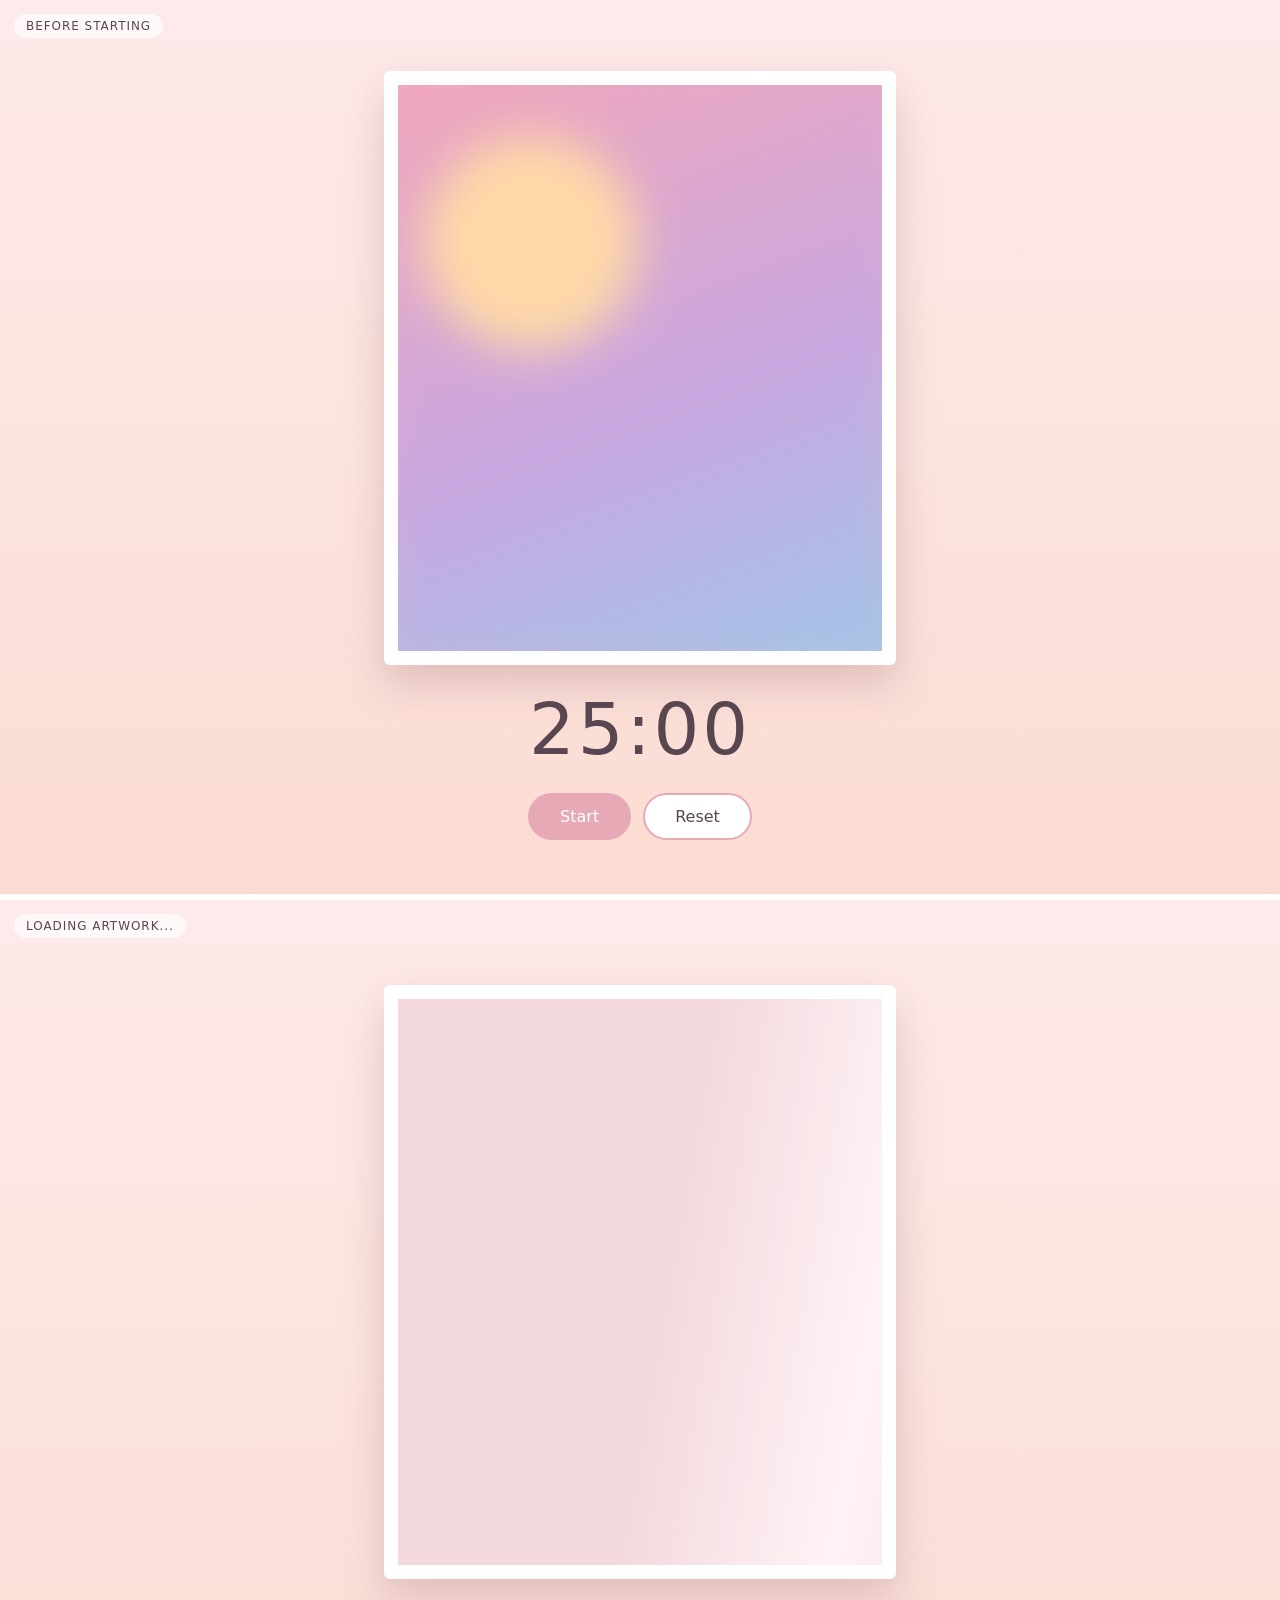
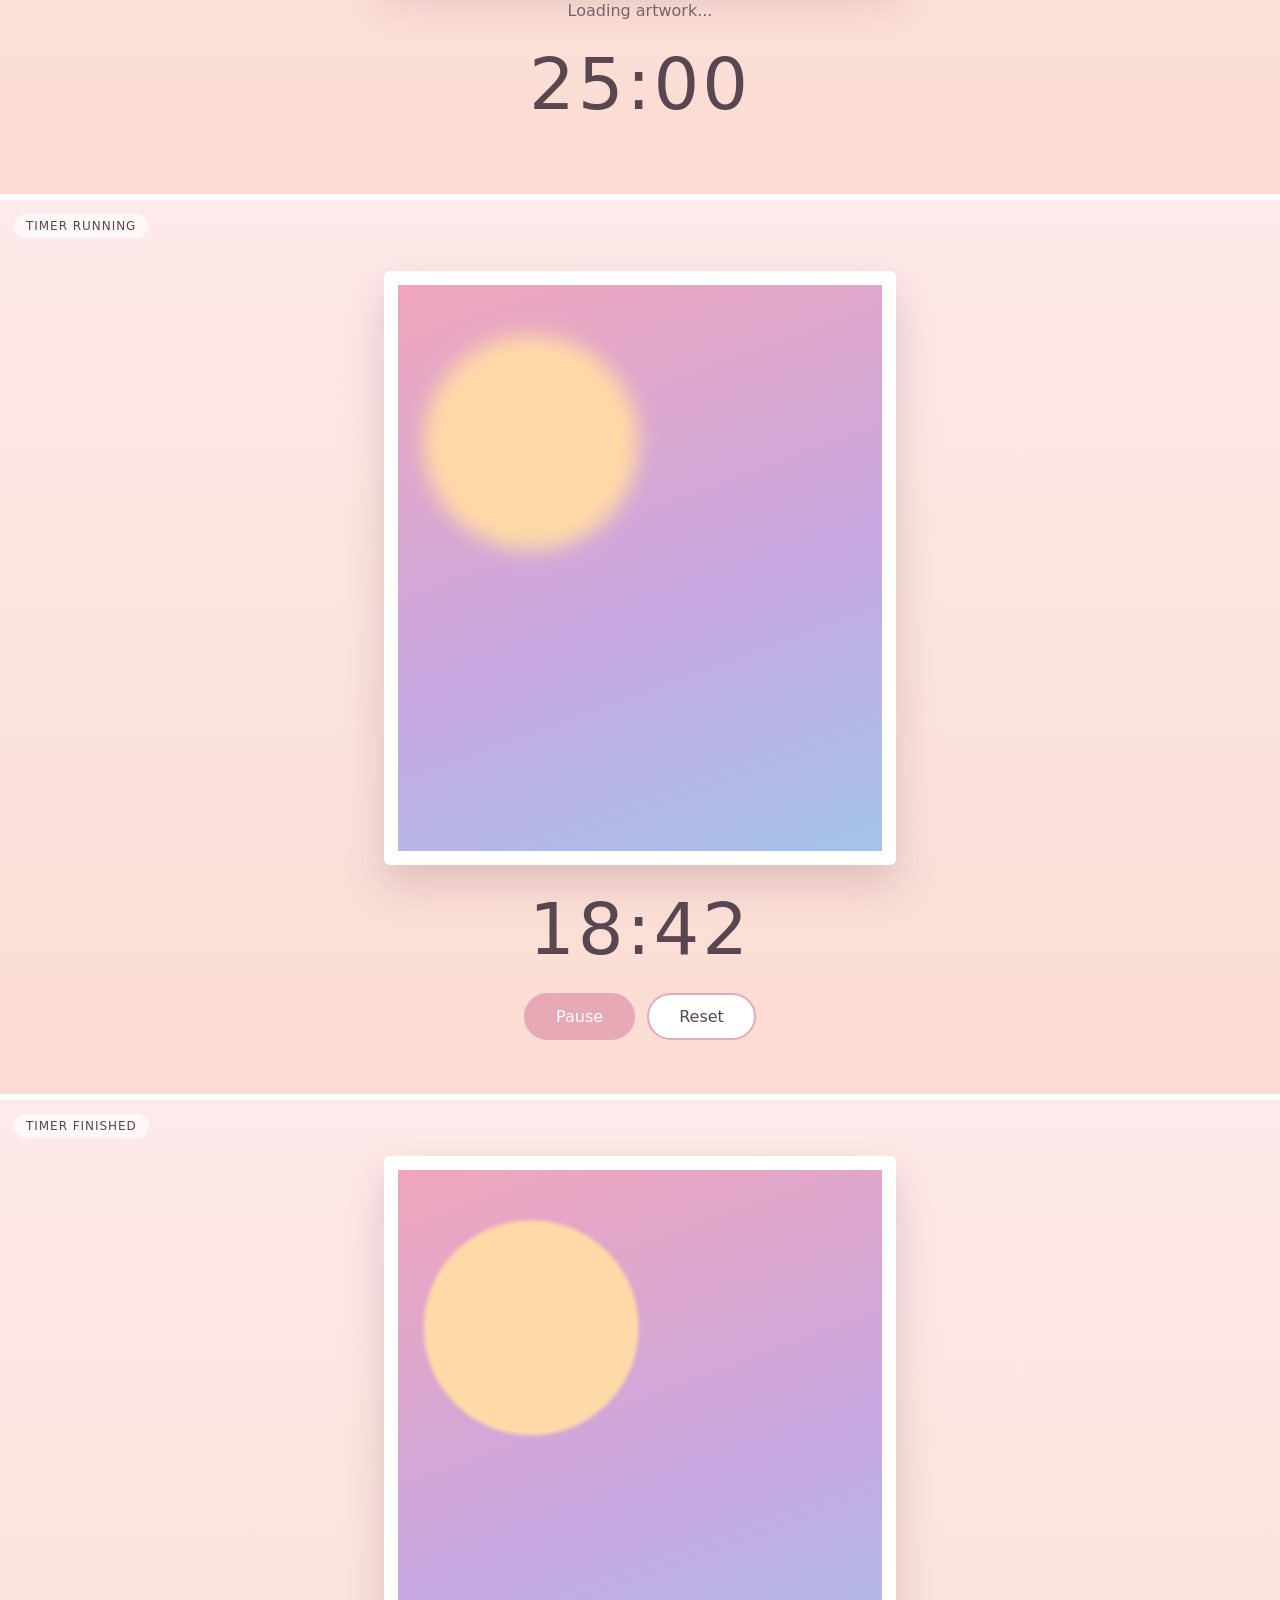
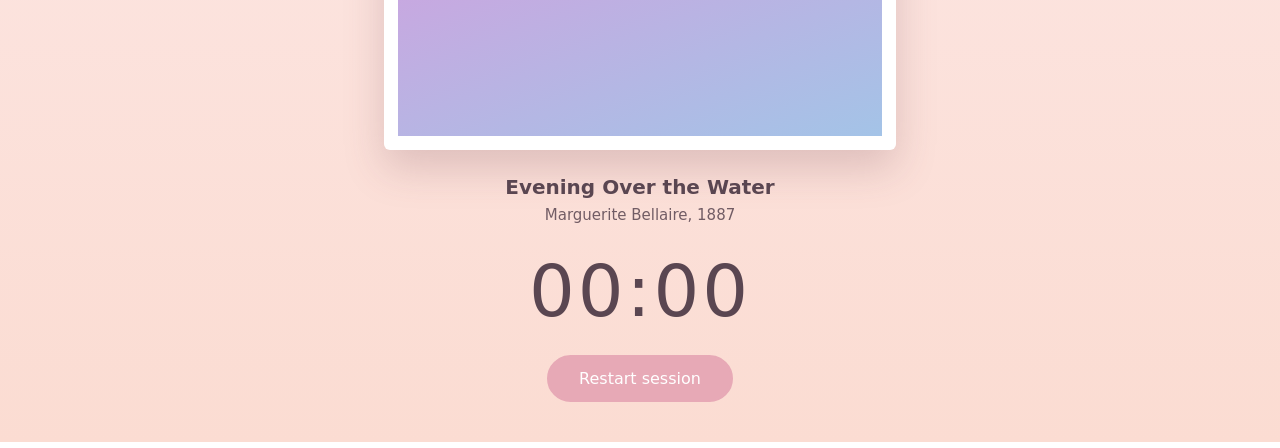
==== mockups/1-gallery-wall.html @ da8078b5 "Add three design mockups (gallery wall, side by side, full bleed) Co-Authored-By: Claude Sonnet 5.5 " ====
<!DOCTYPE html>
<html lang="en">
<head>
  <meta charset="UTF-8">
  <meta name="viewport" content="width=device-width, initial-scale=1.0">
  <title>Mockup 1 - Gallery Wall</title>
  <style>
    * { box-sizing: border-box; }
    body {
      margin: 0;
      font-family: system-ui, -apple-system, "Segoe UI", Roboto, Helvetica, Arial, sans-serif;
      color: #5a4651;
      background: #f3dfe2;
    }
    .view {
      position: relative;
      min-height: 100vh;
      padding: 56px 20px 40px;
      display: flex;
      flex-direction: column;
      align-items: center;
      justify-content: center;
      gap: 22px;
      background: linear-gradient(180deg, #fdeaea 0%, #fbdcd2 100%);
      border-bottom: 6px solid #fff;
    }
    .tag {
      position: absolute;
      top: 14px;
      left: 14px;
      font-size: 12px;
      letter-spacing: 0.08em;
      text-transform: uppercase;
      background: rgba(255, 255, 255, 0.7);
      padding: 5px 12px;
      border-radius: 999px;
    }
    .frame {
      width: min(86vw, 460px);
      aspect-ratio: 4 / 5;
      max-height: 62vh;
      background: #fff;
      padding: 14px;
      border-radius: 6px;
      box-shadow: 0 18px 40px rgba(120, 70, 80, 0.22);
    }
    .art {
      width: 100%;
      height: 100%;
      overflow: hidden;
      position: relative;
      background: #e9b8c4;
    }
    .art::before {
      content: "";
      position: absolute;
      inset: -30px;
      background:
        radial-gradient(circle at 30% 30%, #ffd9a8 0 18%, transparent 19%),
        linear-gradient(160deg, #f4a6b8 0%, #c9a7e0 55%, #9fc7e8 100%);
    }
    .blur-heavy::before { filter: blur(24px); }
    .blur-medium::before { filter: blur(10px); }
    .loading { background: linear-gradient(100deg, #f3d9de 30%, #fff3f5 50%, #f3d9de 70%); background-size: 200% 100%; animation: shimmer 1.6s linear infinite; }
    .loading::before { display: none; }
    @keyframes shimmer { to { background-position: -200% 0; } }
    .timer {
      font-size: clamp(48px, 12vw, 72px);
      font-weight: 300;
      letter-spacing: 0.04em;
      margin: 0;
    }
    .buttons { display: flex; gap: 12px; }
    .btn {
      font: inherit;
      font-size: 16px;
      padding: 12px 30px;
      border-radius: 999px;
      border: 2px solid #e7a9b6;
      background: #fff;
      color: #5a4651;
    }
    .btn.main { background: #e7a9b6; color: #fff; border-color: #e7a9b6; }
    .label {
      text-align: center;
      line-height: 1.5;
    }
    .label .name { font-size: 20px; font-weight: 600; margin: 0; }
    .label .meta { font-size: 15px; margin: 2px 0 0; opacity: 0.85; }
    .status { margin: 0; font-size: 16px; opacity: 0.8; }

    @media (min-width: 900px) {
      .frame { width: min(40vw, 520px); max-height: 66vh; }
    }
  </style>
</head>
<body>

  <section class="view">
    <span class="tag">Before starting</span>
    <div class="frame"><div class="art blur-heavy"></div></div>
    <p class="timer">25:00</p>
    <div class="buttons">
      <button class="btn main">Start</button>
      <button class="btn">Reset</button>
    </div>
  </section>

  <section class="view">
    <span class="tag">Loading artwork...</span>
    <div class="frame"><div class="art loading"></div></div>
    <p class="status">Loading artwork...</p>
    <p class="timer">25:00</p>
  </section>

  <section class="view">
    <span class="tag">Timer running</span>
    <div class="frame"><div class="art blur-medium"></div></div>
    <p class="timer">18:42</p>
    <div class="buttons">
      <button class="btn main">Pause</button>
      <button class="btn">Reset</button>
    </div>
  </section>

  <section class="view">
    <span class="tag">Timer finished</span>
    <div class="frame"><div class="art"></div></div>
    <div class="label">
      <p class="name">Evening Over the Water</p>
      <p class="meta">Marguerite Bellaire, 1887</p>
    </div>
    <p class="timer">00:00</p>
    <div class="buttons">
      <button class="btn main">Restart session</button>
    </div>
  </section>

</body>
</html>
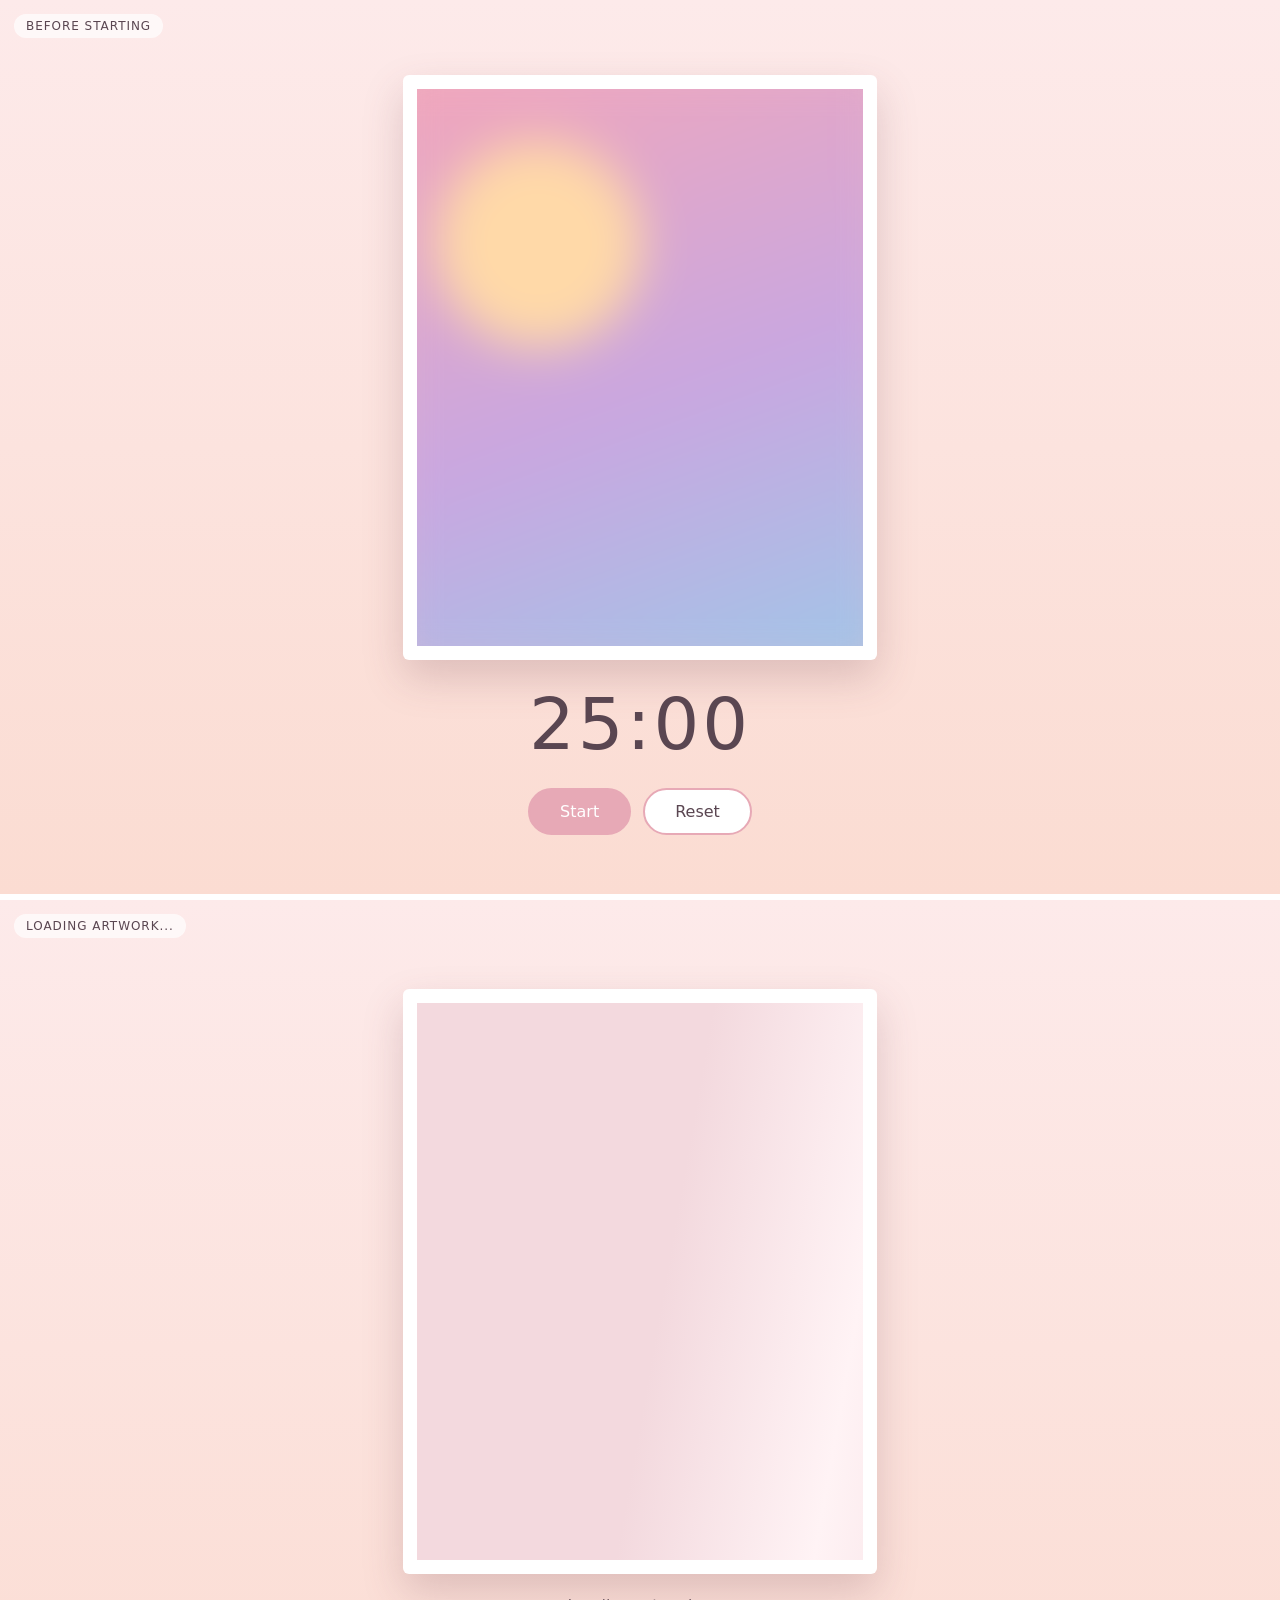
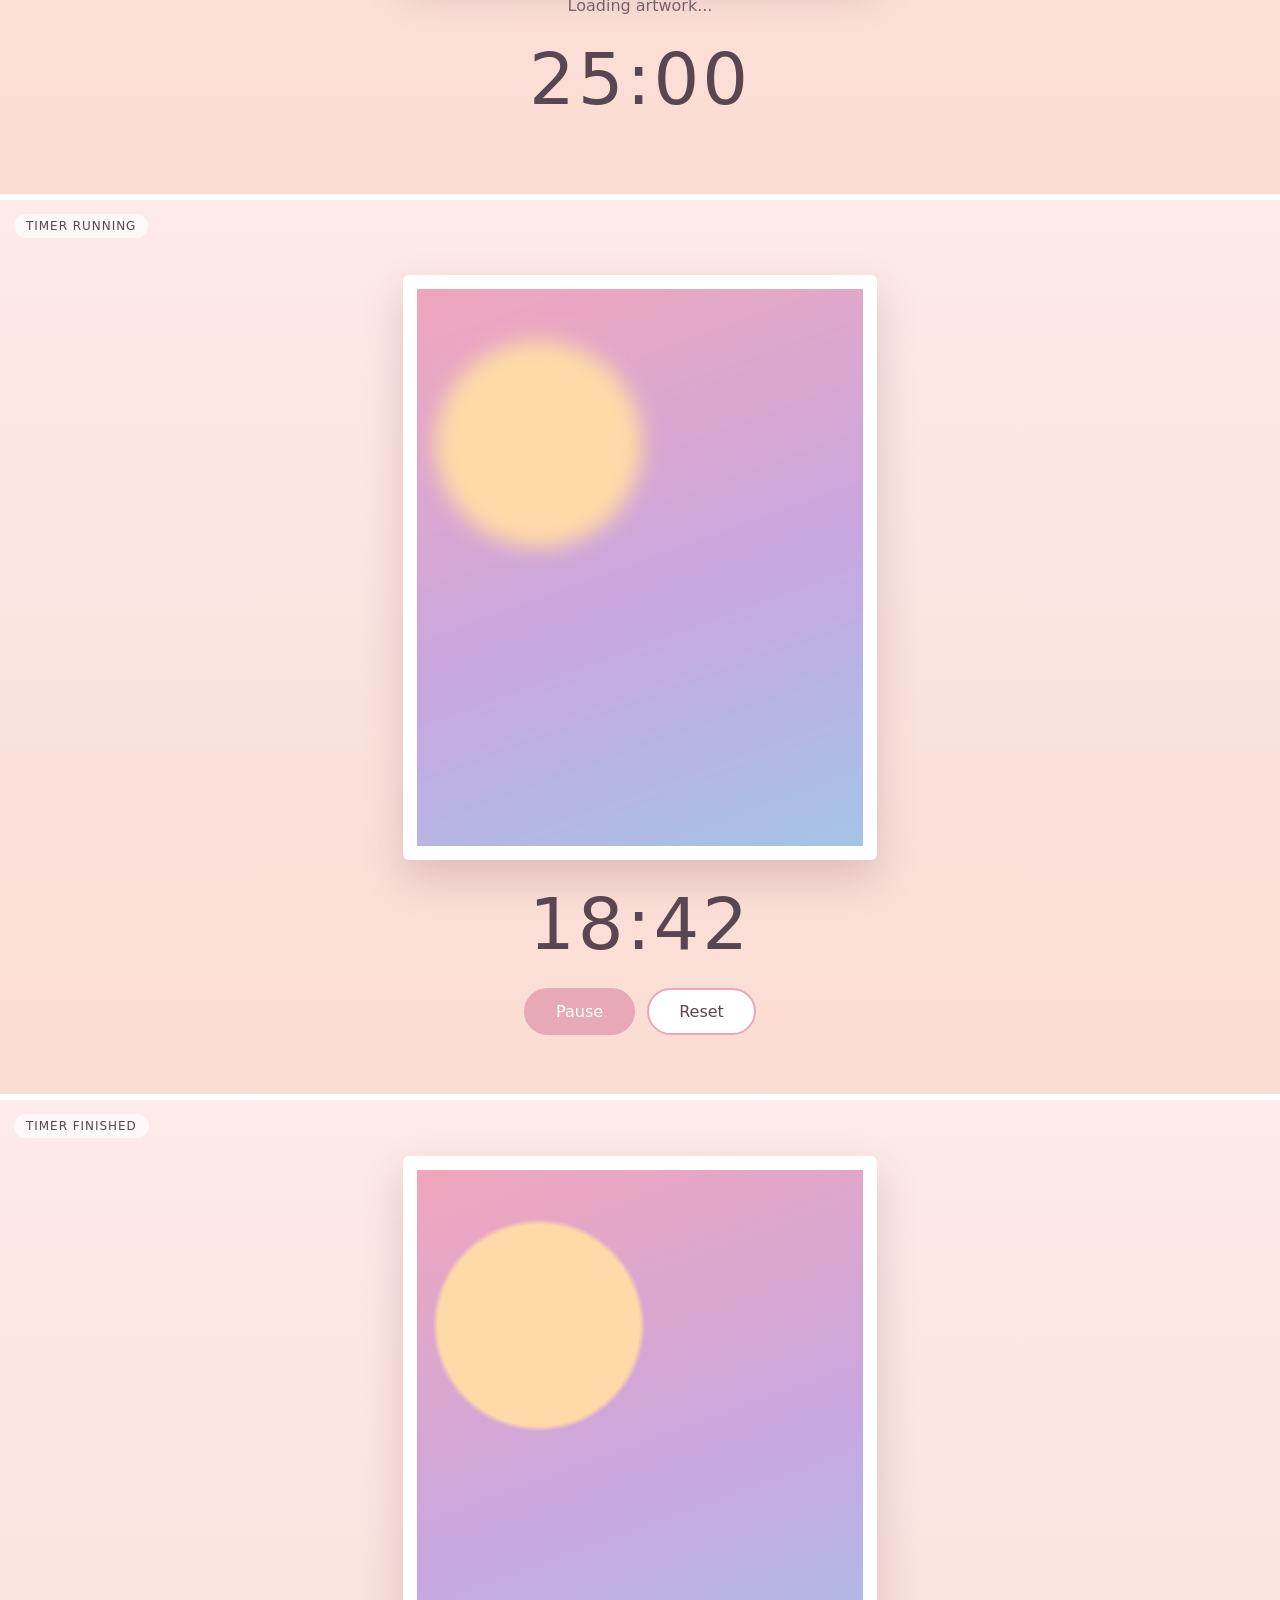
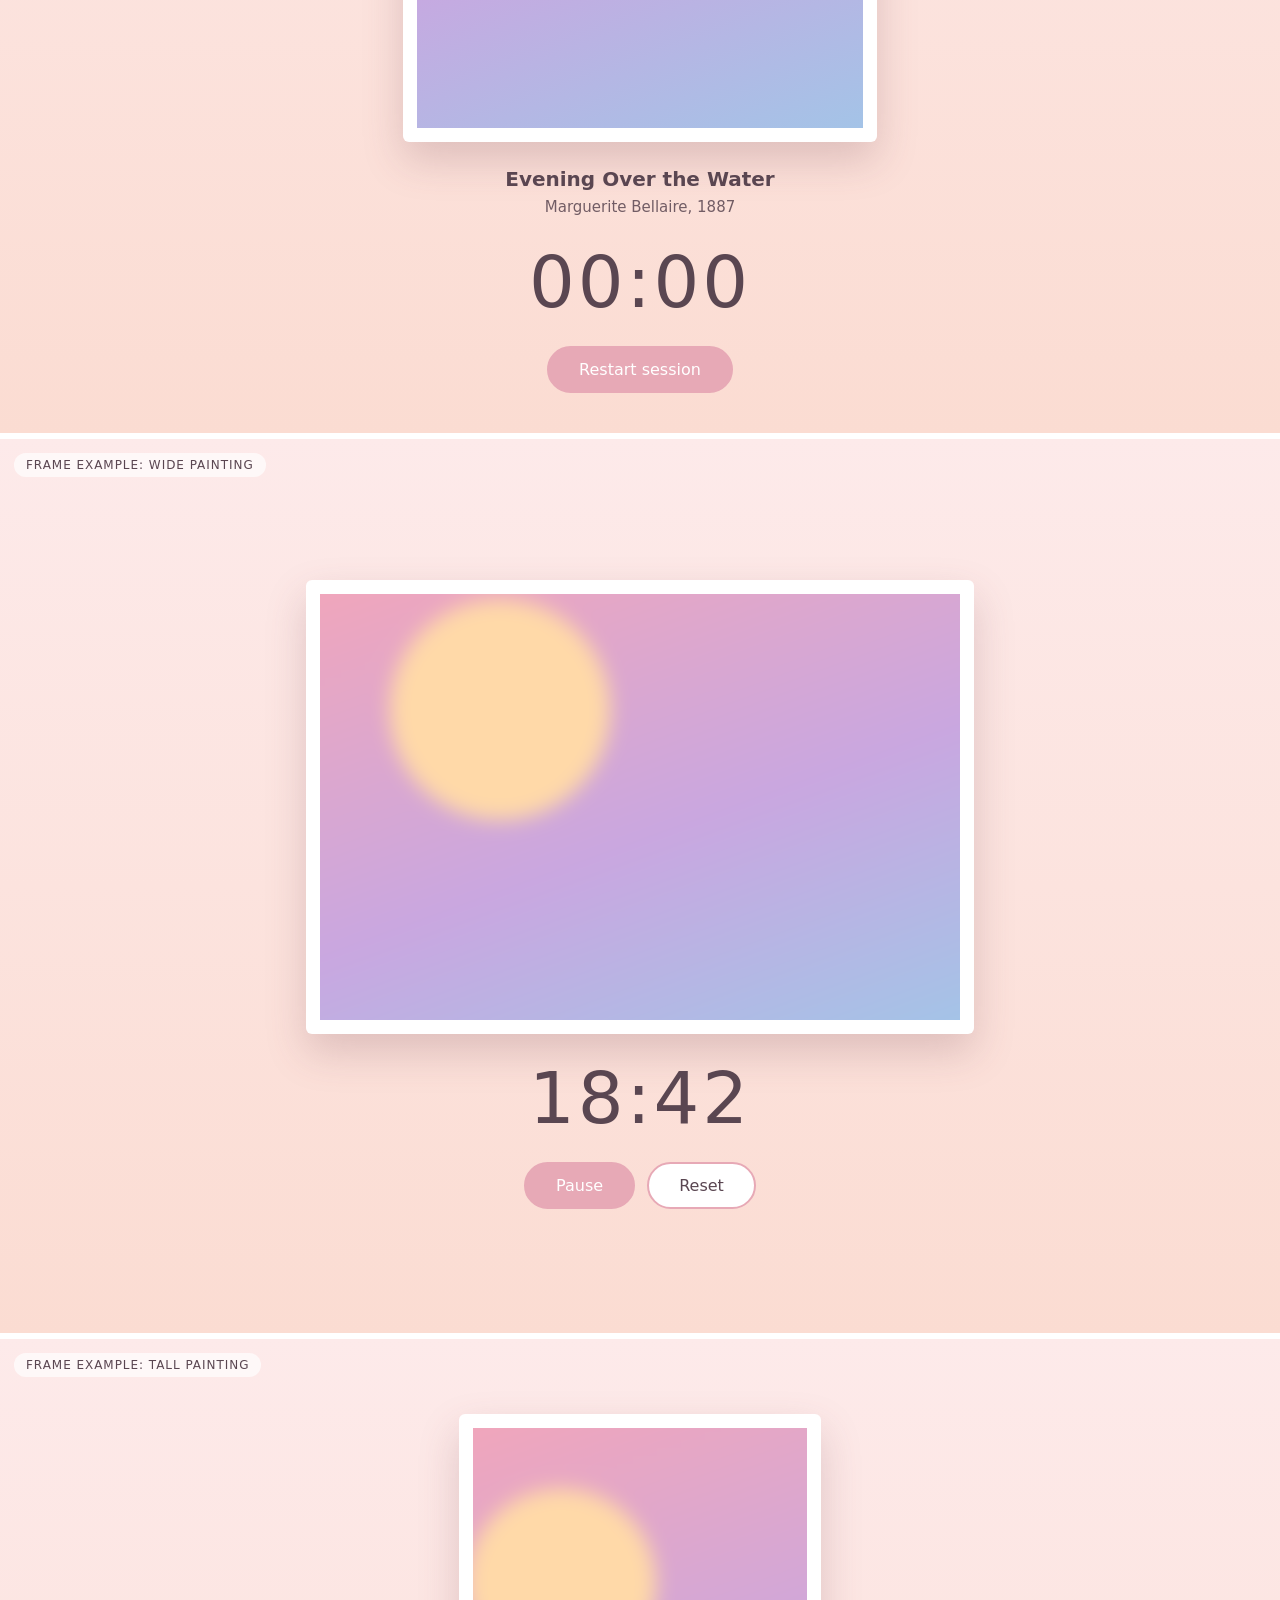
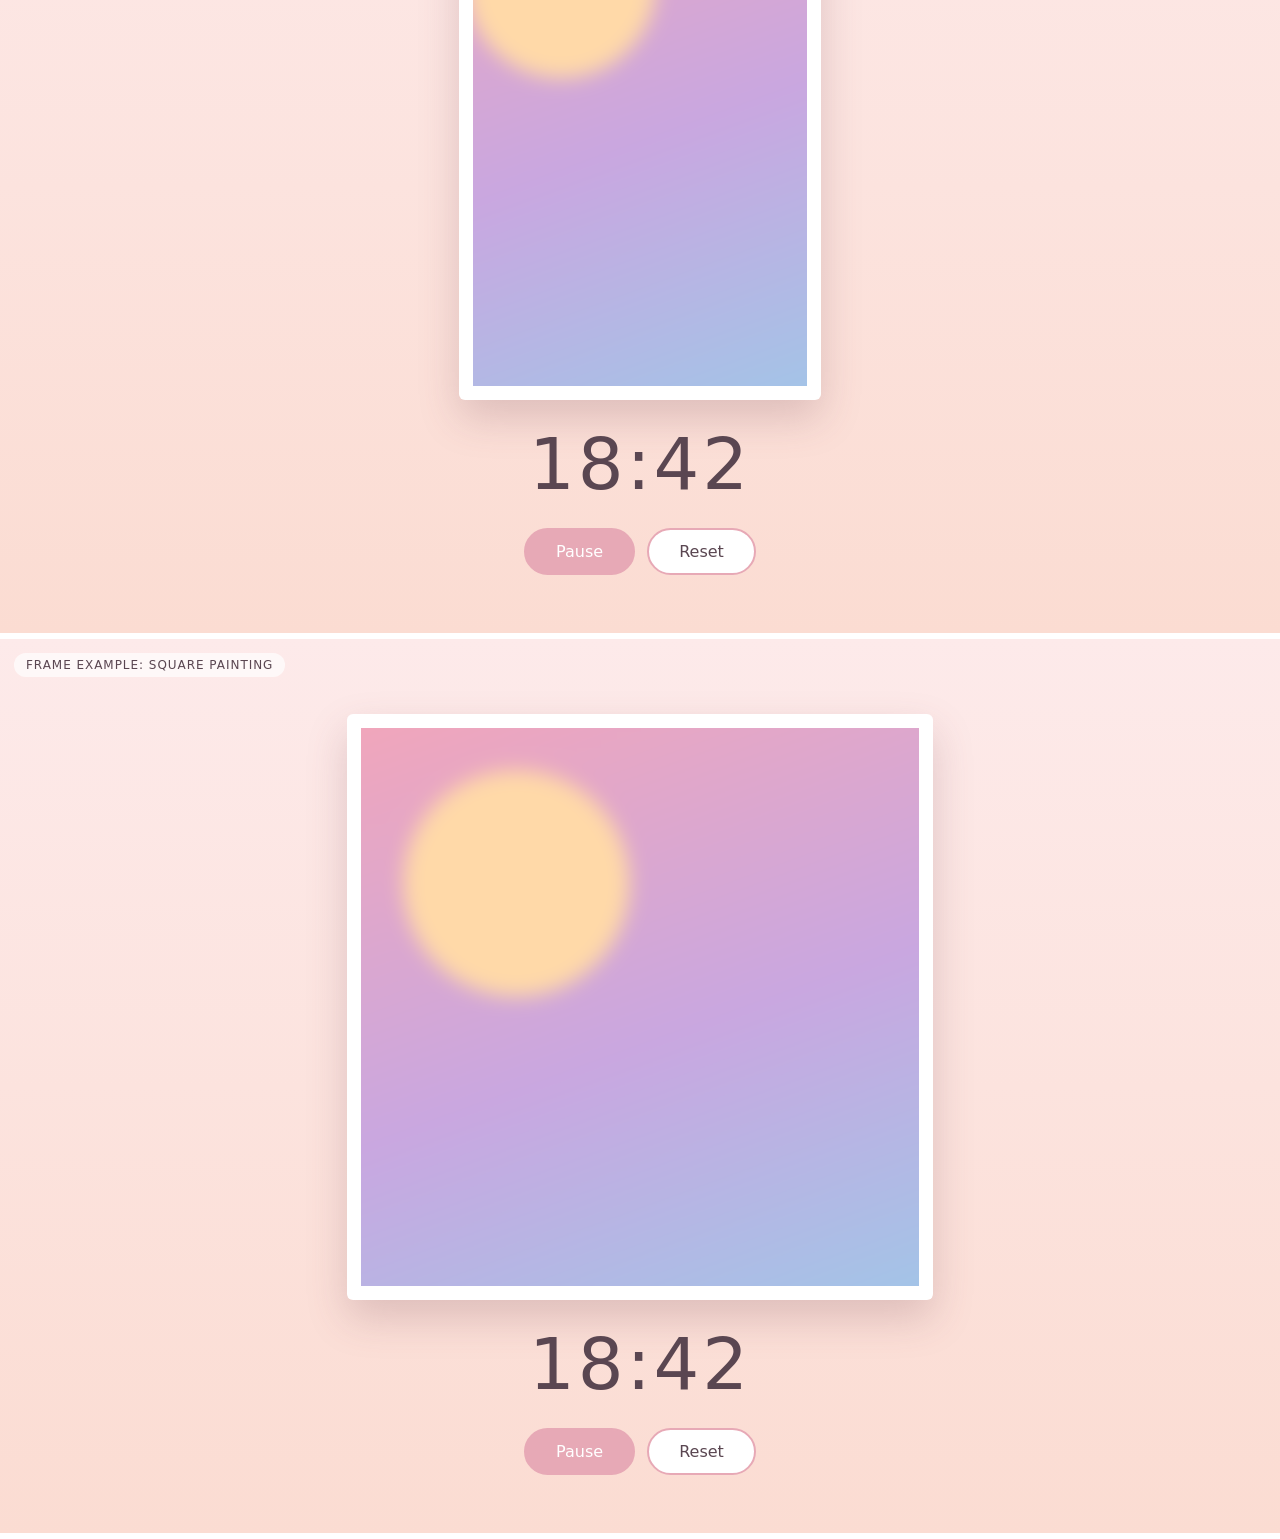
==== commit c9179faa: "Gallery wall mockup: frame now takes the painting's shape Co-Authored-By: Claude Sonnet 5.5 <noreply" ====
--- a/mockups/1-gallery-wall.html
+++ b/mockups/1-gallery-wall.html
@@ -35,18 +35,23 @@
       padding: 5px 12px;
       border-radius: 999px;
     }
+    /* --r is the painting's width divided by its height (0.8 = tall, 1.5 = wide).
+       The painting sets its own size, and the frame wraps around it. */
     .frame {
-      width: min(86vw, 460px);
-      aspect-ratio: 4 / 5;
-      max-height: 62vh;
+      --r: 0.8;
+      --max-h: 58vh;
+      width: fit-content;
       background: #fff;
       padding: 14px;
       border-radius: 6px;
       box-shadow: 0 18px 40px rgba(120, 70, 80, 0.22);
     }
+    .frame.wide { --r: 1.5; }
+    .frame.tall { --r: 0.6; }
+    .frame.square { --r: 1; }
     .art {
-      width: 100%;
-      height: 100%;
+      width: min(calc(86vw - 28px), calc(var(--max-h) * var(--r)), 520px);
+      aspect-ratio: var(--r);
       overflow: hidden;
       position: relative;
       background: #e9b8c4;
@@ -90,7 +95,8 @@
     .status { margin: 0; font-size: 16px; opacity: 0.8; }
 
     @media (min-width: 900px) {
-      .frame { width: min(40vw, 520px); max-height: 66vh; }
+      .frame { --max-h: 62vh; }
+      .art { width: min(calc(var(--max-h) * var(--r)), 640px); }
     }
   </style>
 </head>
@@ -136,5 +142,35 @@
     </div>
   </section>
 
+  <section class="view">
+    <span class="tag">Frame example: wide painting</span>
+    <div class="frame wide"><div class="art blur-medium"></div></div>
+    <p class="timer">18:42</p>
+    <div class="buttons">
+      <button class="btn main">Pause</button>
+      <button class="btn">Reset</button>
+    </div>
+  </section>
+
+  <section class="view">
+    <span class="tag">Frame example: tall painting</span>
+    <div class="frame tall"><div class="art blur-medium"></div></div>
+    <p class="timer">18:42</p>
+    <div class="buttons">
+      <button class="btn main">Pause</button>
+      <button class="btn">Reset</button>
+    </div>
+  </section>
+
+  <section class="view">
+    <span class="tag">Frame example: square painting</span>
+    <div class="frame square"><div class="art blur-medium"></div></div>
+    <p class="timer">18:42</p>
+    <div class="buttons">
+      <button class="btn main">Pause</button>
+      <button class="btn">Reset</button>
+    </div>
+  </section>
+
 </body>
 </html>
